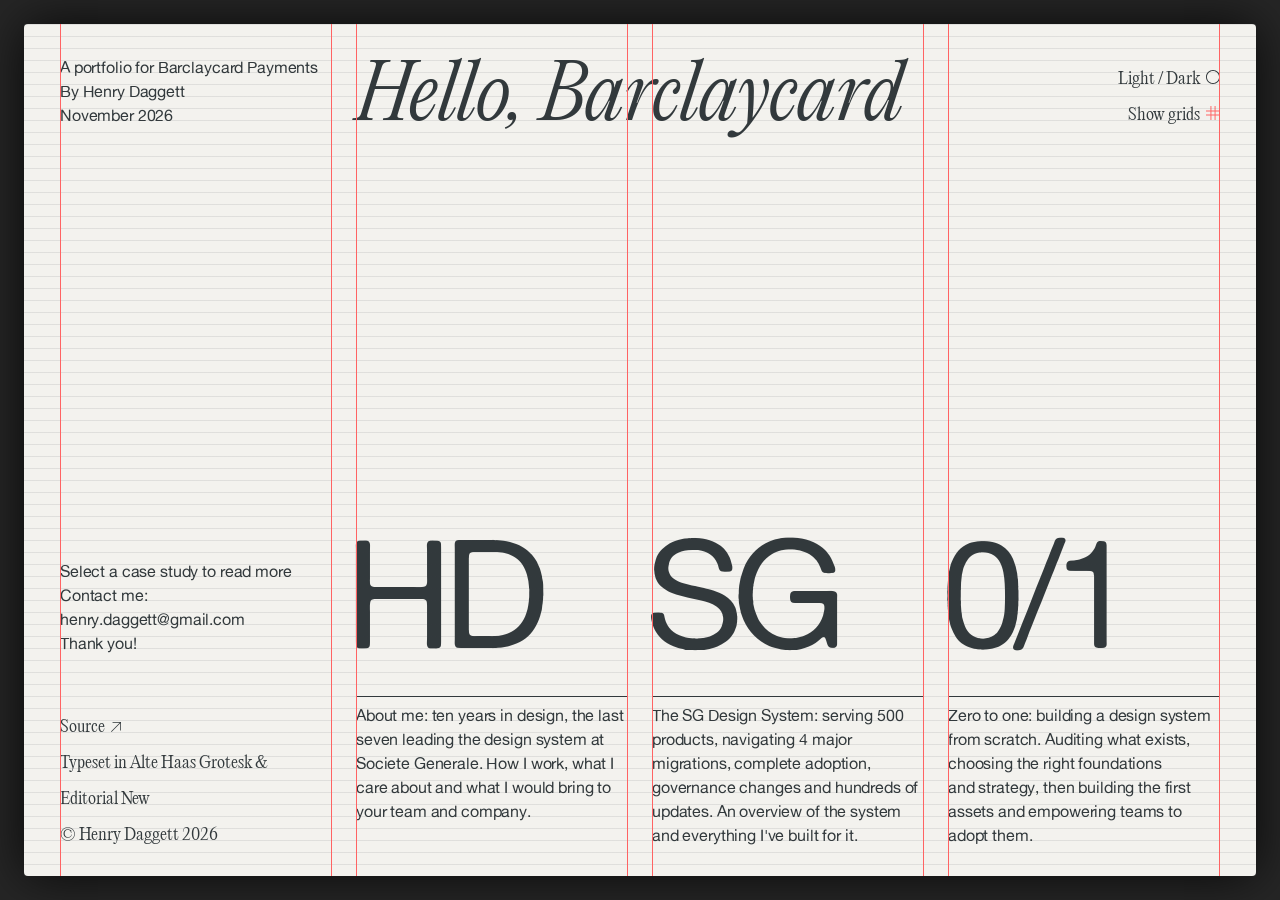
==== barclaycard/index.html @ 28126279 "Replace the footer's thank you with a typesetting credit The footer reads Source, "Typeset in Alte H" ====
<!doctype html>

<html data-theme="light" lang="en">
  <head>
    <meta charset="utf-8" />
    <meta name="viewport" content="width=device-width, initial-scale=1.0" />
    <meta name="robots" content="noindex" />
    <title>Portfolio - Henry Daggett</title>
    <link rel="stylesheet" href="/base.css" />
    <link rel="stylesheet" href="/barclaycard/style.css" />
    <link
      rel="apple-touch-icon"
      sizes="180x180"
      href="/favicon/apple-touch-icon.png"
    />
    <link
      rel="icon"
      type="image/png"
      sizes="32x32"
      href="/favicon/favicon-32x32.png"
    />
    <link
      rel="icon"
      type="image/png"
      sizes="16x16"
      href="/favicon/favicon-16x16.png"
    />
    <link rel="manifest" href="/favicon/site.webmanifest" />
  </head>

  <body>
    <div class="grid-display"><div></div><div></div><div></div><div></div></div>
    <main class="page">
      <header class="intro">
        <h1>Hello, Barclaycard</h1>
        <div class="intro-meta">
          <p>A portfolio for Barclaycard Payments</p>
          <p>By Henry Daggett</p>
          <p>November 2026</p>
        </div>
        <div class="display-container">
          <button
            id="theme-button"
            class="display-button"
            onclick="changeTheme()"
          >
            Light / Dark
            <span class="theme-icon"></span>
          </button>
          <button id="grid-button" class="display-button" onclick="toggleGrid()">
            Show grids
            <span class="grid-icon grid-active"></span>
          </button>
        </div>
      </header>
      <section class="cases" aria-label="Case studies">
        <div class="cases-note">
          <p>Select a case study to read more</p>
          <p>Contact me: henry.daggett@gmail.com</p>
          <p>Thank you!</p>
        </div>
        <article class="case">
          <h2>
            <a href="/barclaycard/hd" class="case-link" aria-label="HD: About me"
              >HD</a
            >
          </h2>
          <p>
            About me: ten years in design, the last seven leading the design
            system at Societe Generale. How I work, what I care about and
            what I would bring to your team and company.
          </p>
        </article>
        <article class="case">
          <h2>
            <a
              href="/barclaycard/sg"
              class="case-link"
              aria-label="SG: The SG Design System"
              >SG</a
            >
          </h2>
          <p>
            The SG Design System: serving 500 products, navigating 4 major
            migrations, complete adoption, governance changes and hundreds of
            updates. An overview of the system and everything I've built for
            it.
          </p>
        </article>
        <article class="case">
          <h2>
            <a
              href="/barclaycard/01"
              class="case-link"
              aria-label="0/1: A design system from scratch"
              >0/1</a
            >
          </h2>
          <p>
            Zero to one: building a design system from scratch. Auditing what
            exists, choosing the right foundations and strategy, then building
            the first assets and empowering teams to adopt them.
          </p>
        </article>
        <footer class="page-footer">
          <a
            href="https://github.com/henrydaggett/dotcom"
            target="_blank"
            class="display-link"
            >Source</a
          >
          <p class="display-text">
            Typeset in Alte Haas Grotesk &amp; Editorial New
          </p>
          <p class="display-text">© Henry Daggett 2026</p>
        </footer>
      </section>
    </main>

    <script>
      function toggleGrid() {
        const gridDisplay = document.querySelector(".grid-display");
        const gridIcon = document.querySelector(".grid-icon");
        gridDisplay.classList.toggle("hidden");
        gridIcon.classList.toggle("grid-active");
      }
      function changeTheme() {
        const htmlElement = document.documentElement;
        let theme =
          htmlElement.getAttribute("data-theme") === "light" ? "dark" : "light";
        htmlElement.setAttribute("data-theme", theme);
      }
      // Keyboard shortcuts: G toggles the grid, T toggles the theme
      document.addEventListener("keydown", (event) => {
        if (event.ctrlKey || event.metaKey || event.altKey) return;
        if (event.key === "g" || event.key === "G") toggleGrid();
        if (event.key === "t" || event.key === "T") changeTheme();
      });
    </script>
    <script defer src="/_vercel/insights/script.js"></script>
  </body>
</html>
---- base.css ----
/* Shared by every page: reset, fonts, colours, the baseline grid and the
   grid overlay. Page stylesheets load after this and can override the
   tokens, e.g. --columns */

/* Reset */
*,
*::before,
*::after {
  box-sizing: border-box;
}

* {
  margin: 0;
  padding: 0;
}

img,
picture,
video,
canvas,
svg {
  display: block;
  max-width: 100%;
}

input,
button,
textarea,
select {
  font: inherit;
}

p,
h1,
h2,
h3,
h4,
h5,
h6 {
  overflow-wrap: break-word;
}

ul {
  padding: 0;
}

/* Document setup */
@font-face {
  font-family: "Neue Haas Grotesk Text";
  src: url(fonts/neue-haas-grotesk-text-roman.woff2) format("woff2");
  font-weight: 400;
  font-style: normal;
  font-display: fallback;
}

@font-face {
  font-family: "Neue Haas Grotesk Display";
  src: url(fonts/neue-haas-grotesk-display-roman.woff2) format("woff2");
  font-weight: 400;
  font-style: normal;
  font-display: fallback;
}

@font-face {
  font-family: "Editorial New";
  src: url(fonts/editorial-new-light.woff2) format("woff2");
  font-weight: 300;
  font-style: normal;
  font-display: fallback;
}

@font-face {
  font-family: "Editorial New";
  src: url(fonts/editorial-new-light-italic.woff2) format("woff2");
  font-weight: 300;
  font-style: italic;
  font-display: fallback;
}

@font-face {
  font-family: "Alte Haas Grotesk";
  src: url(fonts/alte-haas-grotesk-regular.woff2) format("woff2");
  font-weight: 400;
  font-style: normal;
  font-display: fallback;
}

:root {
  /* Everything vertical is a multiple of the baseline. 12px fits the 24px
     text lines and 36px display lines */
  --baseline: 12px;
  --module: calc(21 * var(--baseline));
  --margin: calc(3 * var(--baseline));
  --gutter: 24px;
  /* Hover and focus shapes: the page's paper with its HSL lightness 2
     points lower. Worked out here, on the element that carries the theme */
  --hover-fill: hsl(from rgb(var(--paper)) h s calc(l - 2));
  --columns: repeat(3, minmax(0, 1fr));
}

[data-theme="light"] {
  --highlight: 255, 255, 255;
  --red: 255, 99, 99;
  --yellow: 235, 154, 80;
  --ink: 50, 57, 60;
  --backdrop: 38, 38, 38;
  --paper: 243, 242, 238;
  --hover-highlight: rgba(var(--highlight), 0.85);
  --hover-shadow: rgba(var(--backdrop), 0.15);
}

[data-theme="dark"] {
  --highlight: 140, 145, 150;
  --red: 255, 99, 99;
  --yellow: 235, 154, 80;
  --ink: 255, 254, 250;
  --backdrop: 12, 12, 12;
  --paper: 38, 38, 38;
  --hover-highlight: rgba(var(--highlight), 0.25);
  --hover-shadow: rgba(var(--backdrop), 0.55);
}

html {
  color: rgb(var(--ink));
  background-color: rgb(var(--backdrop));
}

body {
  font-family: "Alte Haas Grotesk", "Helvetica Neue", sans-serif;
  -webkit-font-smoothing: antialiased;
  font-size: 16px;
  font-style: normal;
  font-weight: 400;
  line-height: 24px;
  letter-spacing: -0.14px;
}

a {
  text-decoration: none;
  color: currentColor;
}

/* Wrapping: paragraphs keep full lines but avoid ending on a lone word;
   headings even out their lines. Browsers without support wrap as usual */
p {
  text-wrap: pretty;
}

h1,
h2 {
  text-wrap: balance;
}

/* Grid overlay: baseline lines plus one child per column. It covers the
   nearest positioned ancestor, normally the page's body */
.grid-display {
  display: grid;
  grid-template-columns: var(--columns);
  column-gap: var(--gutter);
  padding-inline: var(--margin);
  position: absolute;
  inset: 0;
  z-index: 2;
  pointer-events: none;
  background-image: repeating-linear-gradient(
    rgba(var(--ink), 0.1) 0 1px,
    transparent 1px 100%
  );
  background-size: 100% var(--baseline);
}

.grid-display > div {
  border-inline: 1px solid rgb(var(--red));
}

/* Small screens: one column on an 8px baseline */
@media (width < 800px) {
  :root {
    /* 24px text lines, 32px display lines and the 80px name only share
       an 8px rhythm, so that is the baseline here */
    --baseline: 8px;
    --module: calc(16 * var(--baseline));
    --margin: calc(4 * var(--baseline));
    --columns: minmax(0, 1fr);
  }

  .grid-display {
    padding-inline: var(--gutter);
  }
}

/* Utilities */
.hidden {
  display: none;
}
---- barclaycard/style.css ----
/* Barclaycard portfolio. Loads after /base.css */

:root {
  /* Placeholder section height until there is content: 21 × 12px */
  --section: calc(21 * var(--baseline));
}

/* 4 columns on wide screens, 3 in between, and base.css's single column
   under 800px */
@media (width >= 1100px) {
  :root {
    --columns: repeat(4, minmax(0, 1fr));
  }
}

@media (800px <= width < 1100px) {
  .grid-display > div:nth-child(4) {
    display: none;
  }
}

/* The page sits 24px from the window on every side */
html {
  padding: 24px;
}

body {
  position: relative;
  box-shadow: 0px 0px 48px rgba(0, 0, 0, 0.8);
}

.page {
  display: grid;
  grid-template-columns: var(--columns);
  column-gap: var(--gutter);
  align-content: start;
  min-height: calc(100dvh - 48px);
  padding: var(--margin);
  background-color: rgb(var(--paper));
  border-radius: 4px;
}

/* Fit the page to the window: as tall as fits in whole baselines, with the
   spare fraction of a baseline split above and below so it stays centred.
   Taller content grows the page and it scrolls */
@supports (height: round(down, 1px, 1px)) {
  :root {
    --page-height: round(down, 100dvh - 48px, var(--baseline));
  }

  html {
    padding-block: calc(24px + (100dvh - 48px - var(--page-height)) / 2);
  }

  .page {
    min-height: var(--page-height);
  }
}

/* With case studies, the spare height goes between the intro and them, so
   they and the footer sit at the foot of the page */
.page:has(> .cases) {
  grid-template-rows: auto 1fr;
}

/* Each section spans the page; its contents can sit on the page columns */
section,
.intro {
  grid-column: 1 / -1;
  display: grid;
  grid-template-columns: subgrid;
  min-height: var(--section);
}

/* Intro: the details, the greeting across the middle two columns and the
   page controls on the right. The details run on 24px text lines and the
   controls on 36px display lines, as on the home page */
.intro {
  align-items: start;
}

.intro h1 {
  grid-column: 2 / span 2;
  grid-row: 1;
  font-family: "Editorial New", serif;
  /* 75px type has 60px capitals, five baselines, here from the 3rd grid
     line (the top of the page's content) to the 8th */
  font-size: 75px;
  font-style: italic;
  font-weight: 300;
  line-height: 72px;
  letter-spacing: 0;
  /* The margins add up to whole baselines, so the section stays a whole
     number of baselines however many lines the greeting takes */
  margin-block: 2.5px 9.5px;
}

/* Baselines on the 4th, 6th and 8th grid lines, the last one shared with
   the greeting */
.intro-meta {
  grid-column: 1;
  grid-row: 1;
  line-height: 24px;
  margin-top: -5.5px;
}

/* Baselines on the 5th and 8th grid lines, the second shared with the
   greeting */
.intro .display-container {
  grid-column: -2;
  grid-row: 1;
  margin-top: 1px;
}

/* On desktops the controls sit at the far right of their column, their
   hover shape reaching past it as it reaches past the left on the home page */
@media (width >= 800px) {
  .intro .display-container {
    align-items: flex-end;
  }

  .intro .display-button {
    margin-left: 0;
    margin-right: -12px;
  }
}

/* Page controls, as on the home page */
.display-container {
  display: flex;
  flex-direction: column;
  align-items: flex-start;
}

/* Buttons carry 1.5px of padding above the line and 0.5px below, so their
   hover shape is centred on the lettering, descenders included; the
   margins keep the text on the baseline */
.display-container button {
  margin-block: -1.5px -0.5px;
}

.display-button {
  font-family: "Editorial New", serif;
  font-size: 17px;
  font-style: normal;
  font-weight: 300;
  line-height: 36px;
  letter-spacing: 0;
  display: flex;
  align-items: baseline;
  gap: 6px;
  position: relative;
  color: currentColor;
  background-color: unset;
  border: unset;
  padding: 1.5px 12px 0.5px;
  margin-left: -12px;
  border-radius: 32px;
  cursor: pointer;
}

.display-button:hover,
.display-button:focus-visible {
  background-color: var(--hover-fill);
  box-shadow:
    inset -1px -1px 1px 0 var(--hover-highlight),
    inset 1px 1px 4px 0 var(--hover-shadow);
}

.display-button:focus-visible {
  outline: 1px solid rgb(var(--ink));
}

/* Icons about the height of the capitals. Being empty boxes, their bottom
   edge sits on the text baseline. The icons are served from the main site */
.display-button > span {
  width: 14px;
  height: 14px;
  background-color: currentColor;
  -webkit-mask: var(--icon) no-repeat center / contain;
  mask: var(--icon) no-repeat center / contain;
}

.theme-icon {
  --icon: url(/icons/theme-circle.svg);
}

.grid-icon {
  --icon: url(/icons/grid.svg);
}

.grid-active {
  color: rgb(var(--red));
}

/* On desktops the intro is at least 9 baselines tall, enough for its
   details wrapped to four lines, with at least 2 more between it and the
   case studies */
@media (width >= 800px) {
  .intro {
    min-height: calc(9 * var(--baseline));
  }

  .cases {
    margin-top: calc(2 * var(--baseline));
  }
}

/* Case studies: a card per column from the 2nd, the footer in the 1st.
   The cards share a row at the foot of the section, as tall as the longest
   card, so its last line and the footer's sit on the section's foot, three
   baselines above the bottom of the page */
.cases {
  align-self: end;
  grid-template-rows: 1fr auto;
}

.case {
  grid-row: 2;
  position: relative;
  /* Keeps the hover shape, drawn behind the card's content, inside it */
  isolation: isolate;
}

.case:nth-of-type(1) {
  grid-column: 2;
}

.case:nth-of-type(2) {
  grid-column: 3;
}

.case:nth-of-type(3) {
  grid-column: 4;
}

/* The letters fill the card's first 16 baselines, their capitals nine
   baselines tall from the 3rd line down. Alte Haas's capitals are 0.714 of
   the type size */
.case h2 {
  height: calc(16 * var(--baseline));
  font-family: "Alte Haas Grotesk", "Helvetica Neue", sans-serif;
  font-weight: 400;
  padding-top: 12.5px;
  font-size: calc(9 * var(--baseline) / 0.714);
  line-height: 1;
  letter-spacing: -0.07em;
  white-space: nowrap;
}

/* Optical alignment: each first letter's left side bearing is pulled back
   so its ink meets the column line. H's flat stem sits exactly on it; the
   round S and 0 overshoot it slightly, as round forms need to */
.case:nth-of-type(1) h2 {
  text-indent: -0.078em; /* H */
}

.case:nth-of-type(2) h2 {
  text-indent: -0.048em; /* S */
}

.case:nth-of-type(3) h2 {
  text-indent: -0.049em; /* 0 */
}

/* The link covers the whole card, one baseline above the capitals to one
   below the last line of text. Its ::after sits over the card's content to
   take the clicks; its ::before draws the hover shape behind the content */
.case-link::before,
.case-link::after {
  content: "";
  position: absolute;
  inset: calc(2 * var(--baseline)) -12px calc(-1 * var(--baseline));
  border-radius: 12px;
}

.case-link::before {
  z-index: -1;
}

.case-link::after {
  z-index: 1;
}

.case-link:focus-visible {
  outline: unset;
}

.case-link:hover::before,
.case-link:focus-visible::before {
  background-color: var(--hover-fill);
  box-shadow:
    inset -1px -1px 1px 0 var(--hover-highlight),
    inset 1px 1px 4px 0 var(--hover-shadow);
}

.case-link:focus-visible::before {
  outline: 1px solid rgb(var(--ink));
}

/* The rule sits 16 baselines below the card's top, the text two baselines
   below it. The negative margin ends the card on its last baseline */
.case p {
  border-top: 1px solid rgb(var(--ink));
  padding-top: 5.5px;
  margin-bottom: -6.5px;
}

/* A note in the 1st column beside the cards, its last line on the large
   letters' baseline. Only the 4-column layout has
   room for it */
.cases-note {
  display: none;
}

@media (width >= 1100px) {
  .cases-note {
    display: block;
    grid-column: 1;
    grid-row: 2;
    align-self: start;
    /* The note fills down to the letters' baseline, twelve baselines below
       the card's top, plus the 6.5px of line box under its last baseline,
       so its last line sits on that baseline however many lines it wraps
       to */
    height: calc(12 * var(--baseline) + 6.5px);
    display: flex;
    flex-direction: column;
    justify-content: flex-end;
  }
}

/* Footer: the small serif text on display lines, as the page controls are,
   at the foot of the 1st column */
.page-footer {
  grid-column: 1;
  grid-row: 1 / -1;
  align-self: end;
  display: flex;
  flex-direction: column;
  align-items: flex-start;
  /* The negative margin puts the last baseline on the section's foot, and
     with the padding the footer is a whole number of baselines */
  padding-top: 1px;
  margin-bottom: -13px;
}

.display-text,
.display-link {
  font-family: "Editorial New", serif;
  font-size: 17px;
  font-style: normal;
  font-weight: 300;
  line-height: 36px;
  letter-spacing: 0;
}

.display-link {
  position: relative;
}

/* Keeps the link's hover shape, drawn behind the footer's text, inside the
   footer */
.page-footer {
  isolation: isolate;
}

/* The arrow beside a link, as on the home page. Being an empty box, its
   bottom edge sits on the text baseline */
.display-link::after {
  content: "";
  display: inline-block;
  width: 10px;
  height: 10px;
  margin-left: 6px;
  background-color: currentColor;
  -webkit-mask: url(/icons/link-arrow.svg) no-repeat center / contain;
  mask: url(/icons/link-arrow.svg) no-repeat center / contain;
}

.display-link:focus-visible {
  outline: unset;
}

.display-link:hover::before,
.display-link:focus-visible::before {
  content: "";
  position: absolute;
  top: -1.5px;
  left: -12px;
  right: -12px;
  bottom: -0.5px;
  border-radius: 32px;
  z-index: -1;
  background-color: var(--hover-fill);
  box-shadow:
    inset -1px -1px 1px 0 var(--hover-highlight),
    inset 1px 1px 4px 0 var(--hover-shadow);
}

.display-link:focus-visible::before {
  outline: 1px solid rgb(var(--ink));
}

/* With 3 columns the cards take all three and the footer goes below them,
   spread across the columns as on the home page: the copyright, the source
   link, then the typesetting credit at the far right */
@media (800px <= width < 1100px) {
  .case:nth-of-type(1) {
    grid-column: 1;
  }

  .case:nth-of-type(2) {
    grid-column: 2;
  }

  .case:nth-of-type(3) {
    grid-column: 3;
  }

  .case {
    grid-row: 1;
  }

  .page-footer {
    grid-row: 2;
    grid-column: 1 / -1;
    display: grid;
    grid-template-columns: subgrid;
    align-items: end;
    margin-top: calc(2 * var(--baseline));
  }

  .page-footer > * {
    grid-row: 1;
  }

  .page-footer > :nth-child(3) {
    grid-column: 1;
  }

  .page-footer > :nth-child(1) {
    grid-column: 2;
    justify-self: start;
  }

  .page-footer > :nth-child(2) {
    grid-column: 3;
    justify-self: end;
    text-align: right;
  }
}

/* With 3 columns the details span the first two columns, so their lines
   don't wrap, and the controls take the last one. The greeting moves below
   them, its capitals 48px below the details' last baseline */
@media (800px <= width < 1100px) {
  .intro-meta {
    grid-column: 1 / span 2;
  }

  .intro h1 {
    grid-column: 1 / -1;
    margin-block: 110.5px 9.5px;
  }
}

@media (width < 800px) {
  :root {
    /* Phones keep their 8px grid: 32 × 8px */
    --section: 256px;
  }

  .page {
    padding-inline: var(--gutter);
  }

  /* Phones keep 32px display lines, which fit their 8px grid */
  .intro-meta,
  .display-button,
  .display-text,
  .display-link {
    line-height: 32px;
  }

  /* One column: the greeting, the details, then the controls */
  .intro {
    align-content: start;
  }

  .intro h1,
  .intro-meta,
  .intro .display-container {
    grid-column: 1;
    grid-row: auto;
  }

  /* 50px type has 40px capitals, five baselines, here from the 3rd grid
     line to the 8th */
  .intro h1 {
    font-size: 50px;
    line-height: 48px;
    margin-block: -6.5px 0;
  }

  /* The details start 48px below the greeting's last baseline and the
     controls 40px below the details', as the lists do on the home page */
  .intro-meta {
    margin-top: 0;
    padding-top: 17px;
  }

  /* The bottom padding makes the section a whole number of baselines */
  .intro .display-container {
    margin-top: 0;
    padding-block: 8.5px 21px;
  }

  .grid-display > div:not(:first-child) {
    display: none;
  }

  /* One column: the cards stack, four baselines apart, then the footer */
  .cases {
    grid-template-rows: none;
  }

  .case:nth-of-type(n),
  .page-footer {
    grid-column: 1;
    grid-row: auto;
  }

  .case + .case {
    margin-top: calc(4 * var(--baseline));
  }

  .case h2 {
    padding-top: 8.5px;
  }

  .case p {
    padding-block: 5.5px 1.5px;
    margin-bottom: 0;
  }

  .case-link::before,
  .case-link::after {
    inset: calc(2 * var(--baseline)) -12px 0;
  }

  /* The last baseline sits three baselines above the bottom of the page,
     as the greeting's capitals do below its top */
  .page-footer {
    margin-top: calc(4 * var(--baseline));
    padding-top: 3px;
    margin-bottom: -19px;
  }
}

/* The narrowest phones: "Barclaycard" at 50px is wider than the column.
   At 40px the capitals are 32px tall, four baselines */
@media (width < 340px) {
  .intro h1 {
    font-size: 40px;
    line-height: 40px;
    margin-top: -7.5px;
  }

  .intro-meta {
    padding-top: 18px;
  }
}
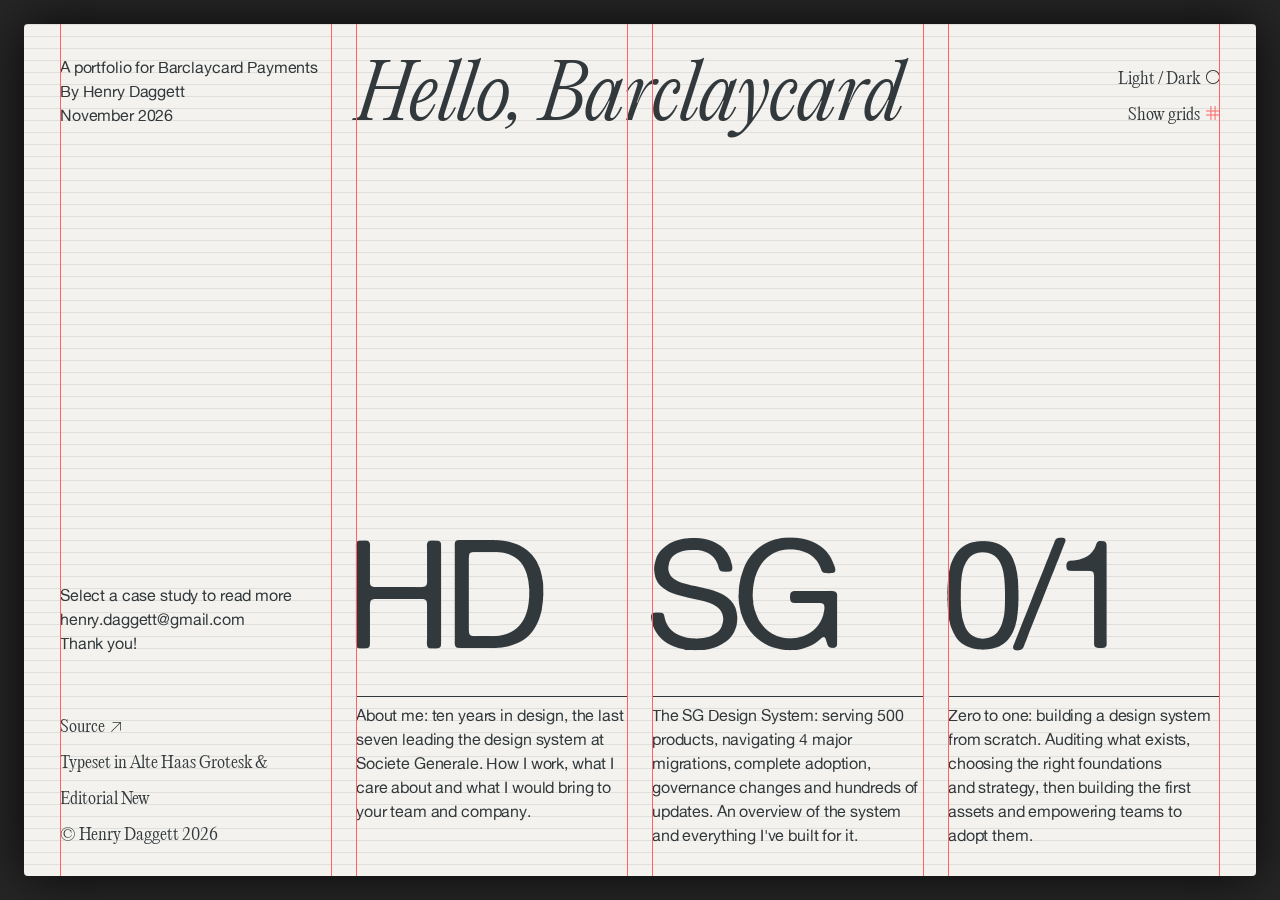
==== commit bd37b4ac: "Shorten the contact line to the email address Co-Authored-By: Claude Opus 5.5 <noreply@anthropic.com" ====
--- a/barclaycard/index.html
+++ b/barclaycard/index.html
@@ -56,7 +56,7 @@
       <section class="cases" aria-label="Case studies">
         <div class="cases-note">
           <p>Select a case study to read more</p>
-          <p>Contact me: henry.daggett@gmail.com</p>
+          <p>henry.daggett@gmail.com</p>
           <p>Thank you!</p>
         </div>
         <article class="case">
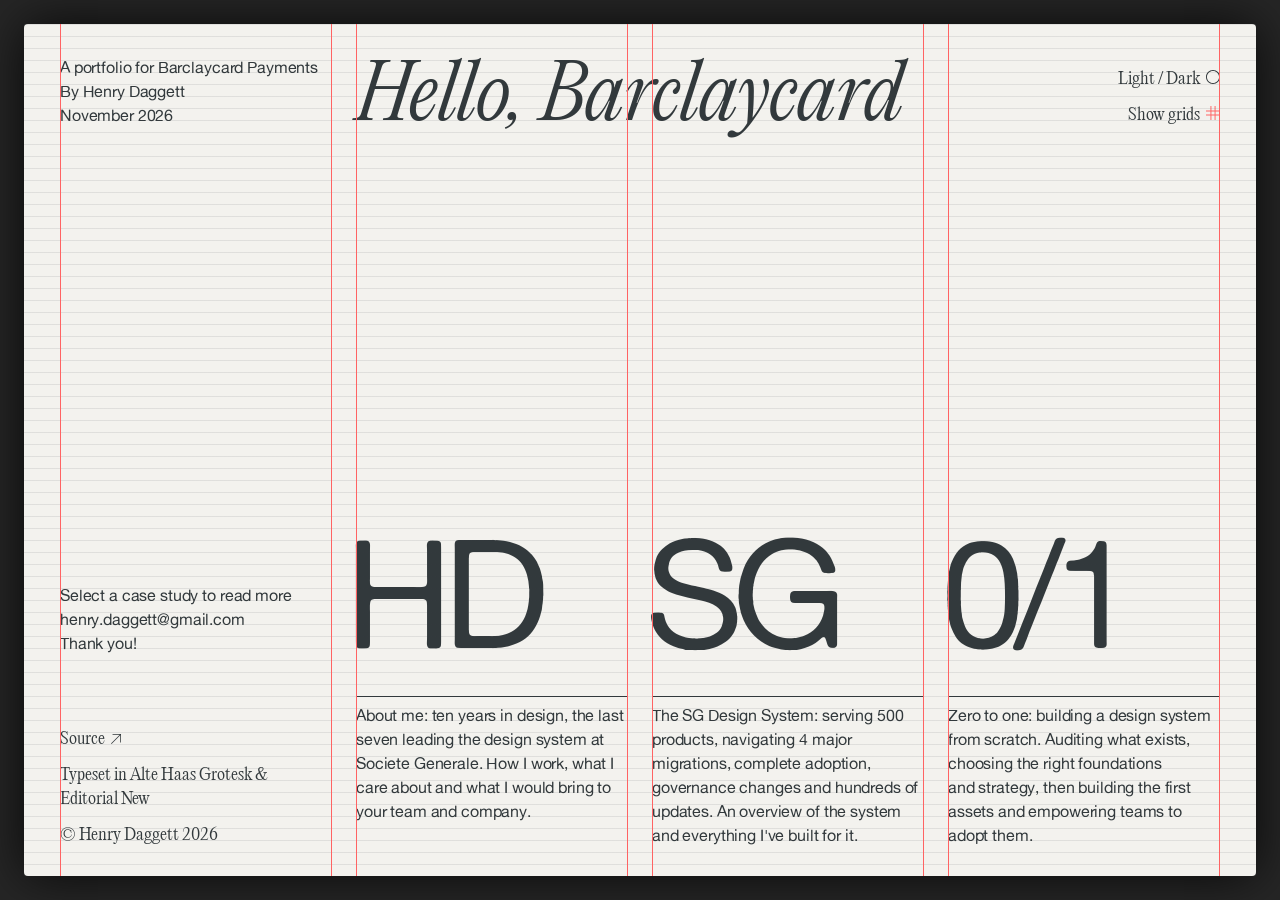
==== commit b637c6db: "Remember the chosen theme on the portfolio pages The portfolio page saves the theme when it's toggle" ====
--- a/barclaycard/index.html
+++ b/barclaycard/index.html
@@ -4,6 +4,15 @@
   <head>
     <meta charset="utf-8" />
     <meta name="viewport" content="width=device-width, initial-scale=1.0" />
+    <script>
+      // Restore the theme chosen on an earlier visit, before the page draws
+      try {
+        const theme = localStorage.getItem("theme");
+        if (theme === "light" || theme === "dark") {
+          document.documentElement.setAttribute("data-theme", theme);
+        }
+      } catch {}
+    </script>
     <meta name="robots" content="noindex" />
     <title>Portfolio - Henry Daggett</title>
     <link rel="stylesheet" href="/base.css" />
@@ -51,6 +60,13 @@
             Show grids
             <span class="grid-icon grid-active"></span>
           </button>
+        </div>
+        <!-- The case study note, shown here under the greeting with 3
+             columns; beside the cards it's shown with 4 -->
+        <div class="intro-note">
+          <p>Select a case study to read more</p>
+          <p>henry.daggett@gmail.com</p>
+          <p>Thank you!</p>
         </div>
       </header>
       <section class="cases" aria-label="Case studies">
@@ -129,6 +145,10 @@
         let theme =
           htmlElement.getAttribute("data-theme") === "light" ? "dark" : "light";
         htmlElement.setAttribute("data-theme", theme);
+        // Remember it for later visits and the other pages
+        try {
+          localStorage.setItem("theme", theme);
+        } catch {}
       }
       // Keyboard shortcuts: G toggles the grid, T toggles the theme
       document.addEventListener("keydown", (event) => {
--- a/barclaycard/style.css
+++ b/barclaycard/style.css
@@ -6,9 +6,9 @@
 }
 
 /* 4 columns on wide screens, 3 in between, and base.css's single column
-   under 800px */
+   under 800px. The case study pages keep 3 columns on wide screens too */
 @media (width >= 1100px) {
-  :root {
+  :root:not(.case-study) {
     --columns: repeat(4, minmax(0, 1fr));
   }
 }
@@ -404,7 +404,7 @@
 
 /* With 3 columns the cards take all three and the footer goes below them,
    spread across the columns as on the home page: the copyright, the source
-   link, then the typesetting credit at the far right */
+   link, then the typesetting credit */
 @media (800px <= width < 1100px) {
   .case:nth-of-type(1) {
     grid-column: 1;
@@ -446,9 +446,22 @@
 
   .page-footer > :nth-child(2) {
     grid-column: 3;
-    justify-self: end;
-    text-align: right;
-  }
+  }
+}
+
+/* On desktops the typesetting credit's lines are 24px apart when it wraps.
+   The padding keeps its first and last baselines a display line from its
+   neighbours', and its height a whole number of baselines */
+@media (width >= 800px) {
+  .page-footer > :nth-child(2) {
+    line-height: 24px;
+    padding-block: 6px;
+  }
+}
+
+/* The note under the greeting, used with 3 columns */
+.intro-note {
+  display: none;
 }
 
 /* With 3 columns the details span the first two columns, so their lines
@@ -459,9 +472,27 @@
     grid-column: 1 / span 2;
   }
 
+  /* The controls a baseline higher, Light / Dark on the details' first
+     line */
+  .intro .display-container {
+    margin-top: -11px;
+  }
+
   .intro h1 {
     grid-column: 1 / -1;
     margin-block: 110.5px 9.5px;
+  }
+
+  /* The note spreads across the columns under the greeting, one item per
+     column */
+  .intro-note {
+    display: grid;
+    grid-column: 1 / -1;
+    grid-row: 2;
+    grid-template-columns: subgrid;
+    /* Baselines four below the greeting's, and the section a whole number
+       of baselines */
+    margin-block: 6.5px 5.5px;
   }
 }
 
@@ -476,14 +507,13 @@
   }
 
   /* Phones keep 32px display lines, which fit their 8px grid */
-  .intro-meta,
   .display-button,
   .display-text,
   .display-link {
     line-height: 32px;
   }
 
-  /* One column: the greeting, the details, then the controls */
+  /* One column: the details, the greeting, then the controls */
   .intro {
     align-content: start;
   }
@@ -492,7 +522,18 @@
   .intro-meta,
   .intro .display-container {
     grid-column: 1;
-    grid-row: auto;
+  }
+
+  .intro-meta {
+    grid-row: 1;
+  }
+
+  .intro h1 {
+    grid-row: 2;
+  }
+
+  .intro .display-container {
+    grid-row: 3;
   }
 
   /* 50px type has 40px capitals, five baselines, here from the 3rd grid
@@ -500,27 +541,29 @@
   .intro h1 {
     font-size: 50px;
     line-height: 48px;
-    margin-block: -6.5px 0;
-  }
-
-  /* The details start 48px below the greeting's last baseline and the
-     controls 40px below the details', as the lists do on the home page */
+    margin-block: 27px 0;
+  }
+
+  /* The details' first baseline sits 40px down, the greeting's capitals
+     32px below their last baseline, and the controls 48px below the
+     greeting's last baseline. The section ends three baselines below the
+     controls */
   .intro-meta {
-    margin-top: 0;
-    padding-top: 17px;
+    margin-top: -9.5px;
+    padding-top: 0;
   }
 
   /* The bottom padding makes the section a whole number of baselines */
   .intro .display-container {
     margin-top: 0;
-    padding-block: 8.5px 21px;
+    padding-block: 17.5px 5px;
   }
 
   .grid-display > div:not(:first-child) {
     display: none;
   }
 
-  /* One column: the cards stack, four baselines apart, then the footer */
+  /* One column: the cards stack, a baseline apart, then the footer */
   .cases {
     grid-template-rows: none;
   }
@@ -532,7 +575,19 @@
   }
 
   .case + .case {
-    margin-top: calc(4 * var(--baseline));
+    margin-top: var(--baseline);
+  }
+
+  /* Just the note's first line, above the first card: its baseline three
+     baselines into the section, the card's top on it */
+  .cases-note {
+    display: block;
+    grid-column: 1;
+    margin-block: 6.5px -6.5px;
+  }
+
+  .cases-note > :not(:first-child) {
+    display: none;
   }
 
   .case h2 {
@@ -564,10 +619,10 @@
   .intro h1 {
     font-size: 40px;
     line-height: 40px;
-    margin-top: -7.5px;
-  }
-
-  .intro-meta {
-    padding-top: 18px;
-  }
-}
+    margin-top: 26px;
+  }
+
+  .intro .display-container {
+    padding-top: 18.5px;
+  }
+}
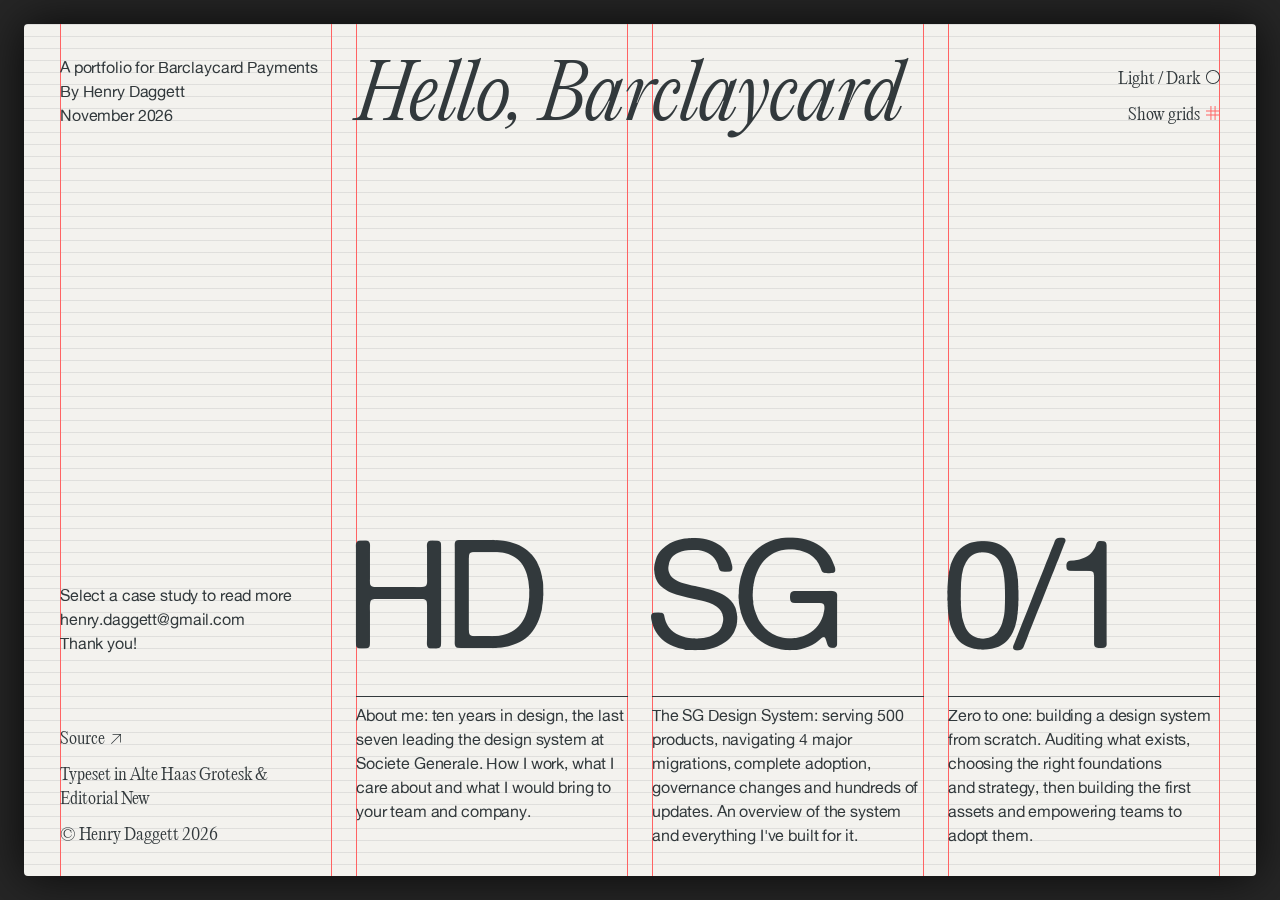
==== commit f94c339b: "Balance the portfolio case descriptions' lines The card descriptions balance their lines, except whe" ====
--- a/barclaycard/index.html
+++ b/barclaycard/index.html
@@ -99,8 +99,8 @@
           <p>
             The SG Design System: serving 500 products, navigating 4 major
             migrations, complete adoption, governance changes and hundreds of
-            updates. An overview of the system and everything I've built for
-            it.
+            updates. An overview of the system and everything I've
+            built&nbsp;for&nbsp;it.
           </p>
         </article>
         <article class="case">
--- a/base.css
+++ b/base.css
@@ -92,9 +92,6 @@
   --module: calc(21 * var(--baseline));
   --margin: calc(3 * var(--baseline));
   --gutter: 24px;
-  /* Hover and focus shapes: the page's paper with its HSL lightness 2
-     points lower. Worked out here, on the element that carries the theme */
-  --hover-fill: hsl(from rgb(var(--paper)) h s calc(l - 2));
   --columns: repeat(3, minmax(0, 1fr));
 }
 
@@ -105,6 +102,11 @@
   --ink: 50, 57, 60;
   --backdrop: 38, 38, 38;
   --paper: 243, 242, 238;
+  --grey: 169, 179, 185;
+  /* Hover and focus shapes: translucent, so the grid shows through them,
+     but over the paper they're the paper with its HSL lightness 2 points
+     lower */
+  --hover-fill: rgba(201, 196, 178, 0.1);
   --hover-highlight: rgba(var(--highlight), 0.85);
   --hover-shadow: rgba(var(--backdrop), 0.15);
 }
@@ -116,6 +118,8 @@
   --ink: 255, 254, 250;
   --backdrop: 12, 12, 12;
   --paper: 38, 38, 38;
+  --grey: 169, 179, 185;
+  --hover-fill: rgba(18, 18, 18, 0.25);
   --hover-highlight: rgba(var(--highlight), 0.25);
   --hover-shadow: rgba(var(--backdrop), 0.55);
 }
@@ -151,8 +155,17 @@
   text-wrap: balance;
 }
 
+/* The page's paper is the body. It's a layer of its own, so the grid
+   overlay can sit on the paper but behind the content */
+body {
+  background-color: rgb(var(--paper));
+  border-radius: 4px;
+  isolation: isolate;
+}
+
 /* Grid overlay: baseline lines plus one child per column. It covers the
-   nearest positioned ancestor, normally the page's body */
+   nearest positioned ancestor, normally the page's body, behind the
+   content */
 .grid-display {
   display: grid;
   grid-template-columns: var(--columns);
@@ -160,7 +173,7 @@
   padding-inline: var(--margin);
   position: absolute;
   inset: 0;
-  z-index: 2;
+  z-index: -1;
   pointer-events: none;
   background-image: repeating-linear-gradient(
     rgba(var(--ink), 0.1) 0 1px,
@@ -189,6 +202,28 @@
   }
 }
 
+/* iPhone and iPad (WebKit on iOS, Safari and Chrome alike) draw the small
+   serif text a little higher against the baseline than other browsers, so
+   it's nudged down half a pixel there. Only iOS WebKit supports
+   -webkit-touch-callout */
+@supports (-webkit-touch-callout: none) {
+  .display-button,
+  .display-link,
+  .display-text {
+    position: relative;
+    top: 0.5px;
+  }
+
+  /* An iPad in landscape, with 4 columns, needs a full pixel */
+  @media (width >= 1100px) {
+    .display-button,
+    .display-link,
+    .display-text {
+      top: 1px;
+    }
+  }
+}
+
 /* Utilities */
 .hidden {
   display: none;
--- a/barclaycard/style.css
+++ b/barclaycard/style.css
@@ -3,12 +3,16 @@
 :root {
   /* Placeholder section height until there is content: 21 × 12px */
   --section: calc(21 * var(--baseline));
+  /* On large screens the page stops growing at this size and sits in the
+     middle of the window */
+  --page-max-width: 1600px;
+  --page-max-height: 900px;
 }
 
 /* 4 columns on wide screens, 3 in between, and base.css's single column
-   under 800px. The case study pages keep 3 columns on wide screens too */
+   under 800px */
 @media (width >= 1100px) {
-  :root:not(.case-study) {
+  :root {
     --columns: repeat(4, minmax(0, 1fr));
   }
 }
@@ -19,13 +23,16 @@
   }
 }
 
-/* The page sits 24px from the window on every side */
+/* The page sits 24px from the window on every side, or centred once it
+   reaches its largest size */
 html {
   padding: 24px;
 }
 
 body {
   position: relative;
+  max-width: var(--page-max-width);
+  margin-inline: auto;
   box-shadow: 0px 0px 48px rgba(0, 0, 0, 0.8);
 }
 
@@ -36,16 +43,17 @@
   align-content: start;
   min-height: calc(100dvh - 48px);
   padding: var(--margin);
-  background-color: rgb(var(--paper));
-  border-radius: 4px;
-}
-
-/* Fit the page to the window: as tall as fits in whole baselines, with the
-   spare fraction of a baseline split above and below so it stays centred.
-   Taller content grows the page and it scrolls */
+}
+
+/* Fit the page to the window: as tall as fits in whole baselines, up to
+   its largest height, with the spare height split above and below so it
+   stays centred. Taller content grows the page and it scrolls */
 @supports (height: round(down, 1px, 1px)) {
   :root {
-    --page-height: round(down, 100dvh - 48px, var(--baseline));
+    --page-height: min(
+      round(down, 100dvh - 48px, var(--baseline)),
+      round(down, var(--page-max-height), var(--baseline))
+    );
   }
 
   html {
@@ -304,6 +312,16 @@
   border-top: 1px solid rgb(var(--ink));
   padding-top: 5.5px;
   margin-bottom: -6.5px;
+  /* Even lines, so no word or two is left alone on the last one */
+  text-wrap: balance;
+}
+
+/* Here the columns are narrow enough for a description to run past six
+   lines, more than browsers will balance, so it falls back to pretty */
+@media (1100px <= width < 1300px) {
+  .case p {
+    text-wrap: pretty;
+  }
 }
 
 /* A note in the 1st column beside the cards, its last line on the large
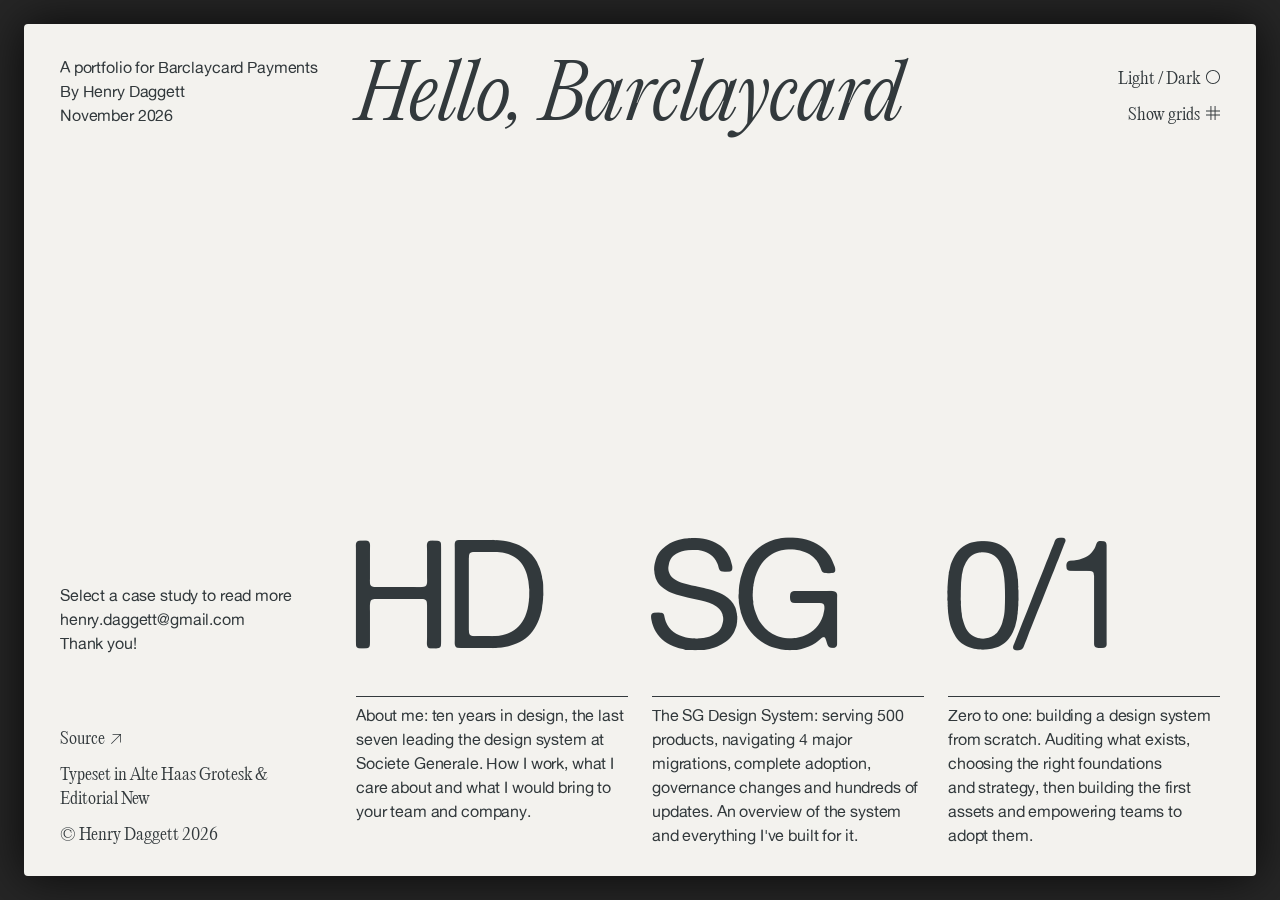
==== commit 870e0ac5: "Remember the grid across pages, like the theme The grid overlay and its icon now follow a data-grid " ====
--- a/barclaycard/index.html
+++ b/barclaycard/index.html
@@ -1,15 +1,20 @@
 <!doctype html>
 
-<html data-theme="light" lang="en">
+<html data-theme="light" data-grid="off" lang="en">
   <head>
     <meta charset="utf-8" />
     <meta name="viewport" content="width=device-width, initial-scale=1.0" />
     <script>
-      // Restore the theme chosen on an earlier visit, before the page draws
+      // Restore the theme and grid chosen on an earlier visit, before the page
+      // draws
       try {
         const theme = localStorage.getItem("theme");
         if (theme === "light" || theme === "dark") {
           document.documentElement.setAttribute("data-theme", theme);
+        }
+        const grid = localStorage.getItem("grid");
+        if (grid === "on" || grid === "off") {
+          document.documentElement.setAttribute("data-grid", grid);
         }
       } catch {}
     </script>
@@ -58,7 +63,7 @@
           </button>
           <button id="grid-button" class="display-button" onclick="toggleGrid()">
             Show grids
-            <span class="grid-icon grid-active"></span>
+            <span class="grid-icon"></span>
           </button>
         </div>
         <!-- The case study note, shown here under the greeting with 3
@@ -135,10 +140,13 @@
 
     <script>
       function toggleGrid() {
-        const gridDisplay = document.querySelector(".grid-display");
-        const gridIcon = document.querySelector(".grid-icon");
-        gridDisplay.classList.toggle("hidden");
-        gridIcon.classList.toggle("grid-active");
+        const htmlElement = document.documentElement;
+        const grid = htmlElement.getAttribute("data-grid") === "on" ? "off" : "on";
+        htmlElement.setAttribute("data-grid", grid);
+        // Remember it for later visits and the other pages
+        try {
+          localStorage.setItem("grid", grid);
+        } catch {}
       }
       function changeTheme() {
         const htmlElement = document.documentElement;
--- a/base.css
+++ b/base.css
@@ -186,6 +186,16 @@
   border-inline: 1px solid rgb(var(--red));
 }
 
+/* The overlay and its button's icon follow the page's data-grid, "on" or
+   "off". Pages start with it off and restore a visitor's choice */
+[data-grid="off"] .grid-display {
+  display: none;
+}
+
+[data-grid="on"] .grid-icon {
+  color: rgb(var(--red));
+}
+
 /* Small screens: one column on an 8px baseline */
 @media (width < 800px) {
   :root {
--- a/barclaycard/style.css
+++ b/barclaycard/style.css
@@ -197,9 +197,6 @@
   --icon: url(/icons/grid.svg);
 }
 
-.grid-active {
-  color: rgb(var(--red));
-}
 
 /* On desktops the intro is at least 9 baselines tall, enough for its
    details wrapped to four lines, with at least 2 more between it and the
